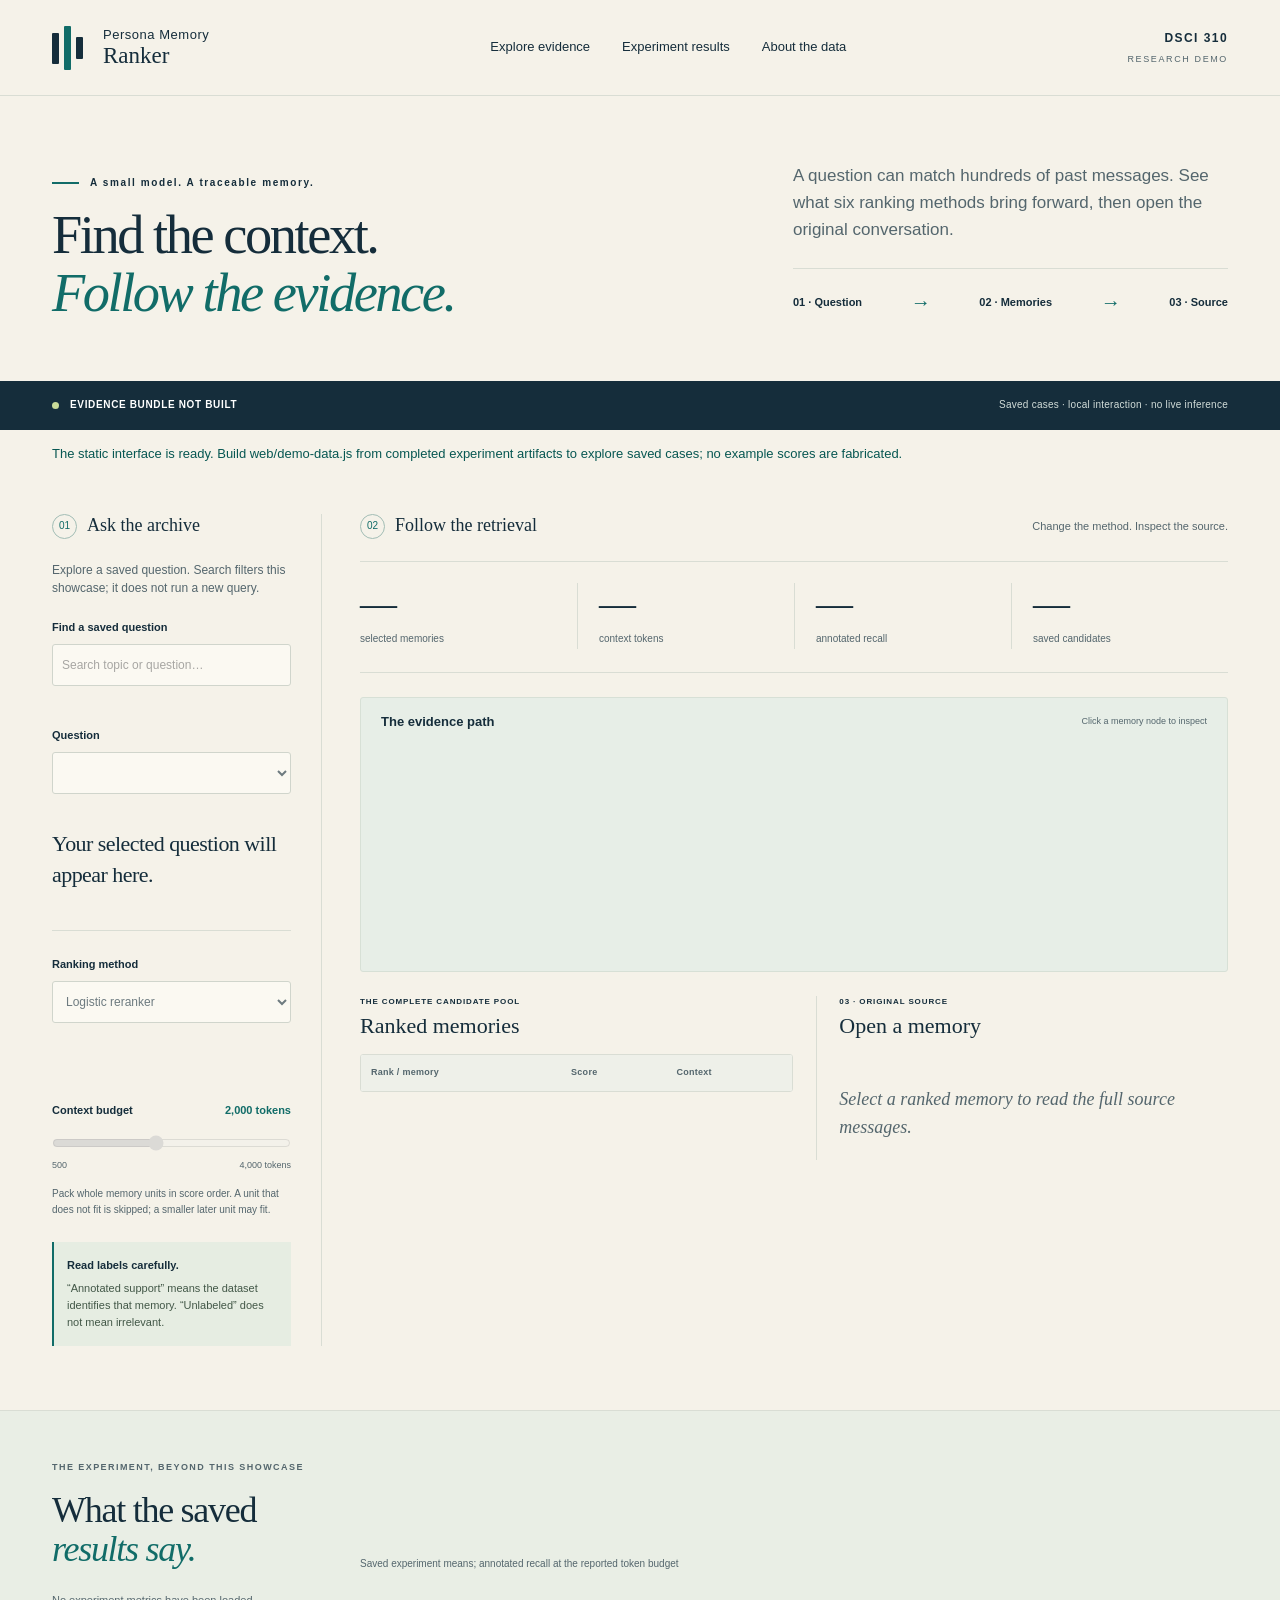
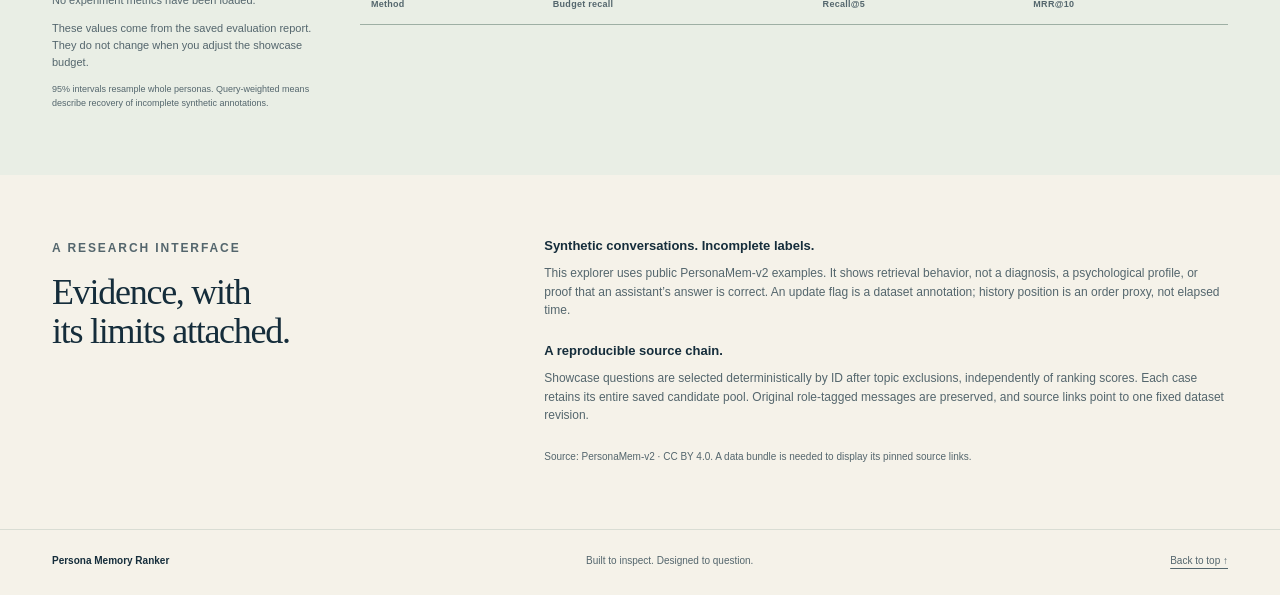
==== web/index.html @ 96110a09 "Implement reproducible persona memory retrieval pipeline Add R grouped models and EDA, gold-blind Py" ====
<!doctype html>
<html lang="en">
<head>
  <meta charset="utf-8">
  <meta name="viewport" content="width=device-width, initial-scale=1">
  <meta name="description" content="Explore saved memory retrieval evidence, compare six ranking methods, and follow each memory to its original synthetic conversation source.">
  <title>Persona Memory Ranker · Evidence explorer</title>
  <link rel="stylesheet" href="styles.css">
  <script defer src="demo-data.js"></script>
  <script defer src="ranking.js"></script>
  <script defer src="app.js"></script>
</head>
<body>
  <a class="skip-link" href="#explorer">Skip to evidence explorer</a>
  <header class="masthead page-width">
    <a class="brand" href="#top" aria-label="Persona Memory Ranker home"><span class="brand-mark" aria-hidden="true"><i></i><i></i><i></i></span><span>Persona Memory<br><strong>Ranker</strong></span></a>
    <nav aria-label="Page navigation"><a href="#explorer">Explore evidence</a><a href="#results">Experiment results</a><a href="#about">About the data</a></nav>
    <span class="course-tag">DSCI 310<span>RESEARCH DEMO</span></span>
  </header>
  <main id="top">
    <section class="hero page-width" aria-labelledby="hero-title">
      <div><p class="eyebrow"><span class="tiny-line"></span> A small model. A traceable memory.</p><h1 id="hero-title">Find the context.<br><em>Follow the evidence.</em></h1></div>
      <div class="hero-aside"><p>A question can match hundreds of past messages. See what six ranking methods bring forward, then open the original conversation.</p><div class="hero-chain" aria-label="Question to ranked memories to original source"><span>01 · Question</span><b aria-hidden="true">→</b><span>02 · Memories</span><b aria-hidden="true">→</b><span>03 · Source</span></div></div>
    </section>
    <div class="split-banner page-width"><span class="status-dot" aria-hidden="true"></span><strong id="split-marker">EVIDENCE BUNDLE NOT BUILT</strong><span id="sample-marker">Saved cases · local interaction · no live inference</span></div>
    <p id="load-status" class="page-width load-status" role="status">Loading saved evidence…</p>
    <section id="explorer" class="workspace page-width" aria-label="Interactive evidence explorer">
      <aside class="controls">
        <div class="section-label"><span>01</span><h2>Ask the archive</h2></div>
        <p class="control-intro">Explore a saved question. Search filters this showcase; it does not run a new query.</p>
        <label for="query-search">Find a saved question</label>
        <input id="query-search" type="search" placeholder="Search topic or question…" autocomplete="off" disabled>
        <p id="search-count" class="small-note" aria-live="polite"></p>
        <label for="query-select">Question</label>
        <select id="query-select" disabled></select>
        <div id="presets" class="presets" aria-label="Example topic presets"></div>
        <blockquote id="query-text" class="query-text">Your selected question will appear here.</blockquote>
        <div id="query-meta" class="query-meta"></div>
        <hr>
        <label for="method-select">Ranking method</label>
        <select id="method-select" disabled>
          <option value="logistic">Logistic reranker</option><option value="bm25">BM25 · lexical</option>
          <option value="semantic">Semantic similarity</option><option value="rrf">RRF · rank fusion</option>
          <option value="logistic_no_position">Logistic · no position</option><option value="random_forest">Random forest</option>
        </select>
        <p id="method-description" class="small-note"></p>
        <div class="budget-label"><label for="budget">Context budget</label><output for="budget" id="budget-value">2,000 tokens</output></div>
        <input id="budget" type="range" min="500" max="4000" step="100" value="2000" disabled>
        <div class="range-ends"><span>500</span><span>4,000 tokens</span></div>
        <p class="small-note">Pack whole memory units in score order. A unit that does not fit is skipped; a smaller later unit may fit.</p>
        <div class="annotation-note"><strong>Read labels carefully.</strong><p>“Annotated support” means the dataset identifies that memory. “Unlabeled” does not mean irrelevant.</p></div>
      </aside>
      <div class="evidence-workspace">
        <div class="section-label"><span>02</span><h2>Follow the retrieval</h2><p>Change the method. Inspect the source.</p></div>
        <div class="case-stats" aria-live="polite" aria-atomic="true">
          <div><strong id="selected-count">—</strong><span>selected memories</span></div>
          <div><strong id="tokens-count">—</strong><span>context tokens</span></div>
          <div><strong id="recall-count">—</strong><span>annotated recall</span></div>
          <div><strong id="candidate-count">—</strong><span>saved candidates</span></div>
        </div>
        <div class="provenance"><div class="provenance-heading"><h3>The evidence path</h3><span>Click a memory node to inspect</span></div><svg id="provenance-graph" viewBox="0 0 760 210" role="group" aria-label="Query to selected memories to original source"></svg><p id="graph-note" class="small-note"></p></div>
        <div class="inspection-grid">
          <section class="candidate-panel" aria-labelledby="candidates-title"><div class="panel-heading"><div><p class="eyebrow">THE COMPLETE CANDIDATE POOL</p><h3 id="candidates-title">Ranked memories</h3></div><span id="pool-coverage" class="small-note"></span></div><div class="table-scroll" tabindex="0" role="region" aria-label="Scrollable full candidate ranking"><table class="candidate-table"><caption class="sr-only">All candidate memories ranked by the selected method. Open a row to inspect its complete original messages.</caption><thead><tr><th scope="col">Rank / memory</th><th scope="col">Score</th><th scope="col">Context</th></tr></thead><tbody id="candidate-rows"></tbody></table></div></section>
          <section class="source-panel" aria-labelledby="source-title"><div class="panel-heading"><div><p class="eyebrow">03 · ORIGINAL SOURCE</p><h3 id="source-title">Open a memory</h3></div></div><div id="source-meta" class="source-meta"></div><p id="source-state" class="small-note"></p><div id="source-messages" class="source-messages"><p class="empty-state">Select a ranked memory to read the full source messages.</p></div><a id="source-link" class="source-link" target="_blank" rel="noopener noreferrer" hidden>View pinned dataset source <span aria-hidden="true">↗</span></a></section>
        </div>
      </div>
    </section>
    <section id="results" class="results-section page-width" aria-labelledby="results-title">
      <div class="results-intro"><p class="eyebrow">THE EXPERIMENT, BEYOND THIS SHOWCASE</p><h2 id="results-title">What the saved<br><em>results say.</em></h2><p id="results-scope">No experiment metrics have been loaded.</p><p>These values come from the saved evaluation report. They do not change when you adjust the showcase budget.</p><p class="small-note">95% intervals resample whole personas. Query-weighted means describe recovery of incomplete synthetic annotations.</p></div>
      <div class="results-table-wrap"><table class="results-table"><caption id="results-caption">Saved experiment means; annotated recall at the reported token budget</caption><thead><tr><th scope="col">Method</th><th scope="col">Budget recall</th><th scope="col">Recall@5</th><th scope="col">MRR@10</th></tr></thead><tbody id="results-rows"></tbody></table></div>
    </section>
    <section id="about" class="about-section page-width" aria-labelledby="about-title"><div><p class="eyebrow">A RESEARCH INTERFACE</p><h2 id="about-title">Evidence, with<br>its limits attached.</h2></div><div><h3>Synthetic conversations. Incomplete labels.</h3><p>This explorer uses public PersonaMem-v2 examples. It shows retrieval behavior, not a diagnosis, a psychological profile, or proof that an assistant’s answer is correct. An update flag is a dataset annotation; history position is an order proxy, not elapsed time.</p><h3>A reproducible source chain.</h3><p>Showcase questions are selected deterministically by ID after topic exclusions, independently of ranking scores. Each case retains its entire saved candidate pool. Original role-tagged messages are preserved, and source links point to one fixed dataset revision.</p><p id="source-attribution">Source: PersonaMem-v2 · CC BY 4.0. A data bundle is needed to display its pinned source links.</p></div></section>
  </main>
  <footer class="page-width"><span>Persona Memory Ranker</span><span>Built to inspect. Designed to question.</span><a href="#top">Back to top ↑</a></footer>
</body>
</html>
---- web/styles.css ----
:root{--ink:#152d3b;--muted:#54666d;--teal:#116c68;--teal-deep:#075752;--cream:#f5f2e9;--paper:#fffef9;--line:#d9ddd4;--tint:#e5eee7;--accent:#c9db99;--serif:Georgia,'Times New Roman',serif;--sans:'Segoe UI',Tahoma,sans-serif}*{box-sizing:border-box}html{scroll-behavior:smooth;scroll-padding-top:24px}body{margin:0;background:var(--cream);color:var(--ink);font-family:var(--sans);font-size:15px;line-height:1.55}button,input,select{font:inherit}button,a,input,select{touch-action:manipulation}a{color:inherit;text-underline-offset:4px}a:hover{color:var(--teal)}button{cursor:pointer}button:disabled,input:disabled,select:disabled{cursor:default;opacity:.6}button:focus-visible,a:focus-visible,input:focus-visible,select:focus-visible,[tabindex]:focus-visible{outline:3px solid var(--teal);outline-offset:4px}h1,h2,h3,p{margin-top:0}h1,h2,h3{line-height:1.1}p{margin-bottom:1em}em{font-weight:normal}hr{border:0;border-top:1px solid var(--line);margin:25px 0}.page-width{max-width:1536px;margin-left:auto;margin-right:auto;padding-left:52px;padding-right:52px}.masthead{display:flex;align-items:center;justify-content:space-between;padding-top:26px;padding-bottom:25px;border-bottom:1px solid var(--line)}.brand{display:flex;gap:13px;align-items:center;text-decoration:none;font-size:13px;line-height:1.1;letter-spacing:.04em}.brand strong{font-family:var(--serif);font-size:23px;letter-spacing:0;font-weight:normal}.brand-mark{width:38px;height:44px;display:flex;align-items:center;gap:5px}.brand-mark i{width:7px;height:31px;background:var(--ink);border-radius:1px}.brand-mark i:nth-child(2){height:44px;background:var(--teal)}.brand-mark i:nth-child(3){height:22px}.masthead nav{display:flex;gap:32px;font-size:13px}.masthead nav a{text-decoration:none;border-bottom:1px solid transparent}.masthead nav a:hover{border-color:var(--teal)}.course-tag{font-size:12px;letter-spacing:.12em;font-weight:700;text-align:right}.course-tag span{display:block;font-size:9px;font-weight:500;letter-spacing:.18em;color:var(--muted);margin-top:5px}.hero{display:grid;grid-template-columns:1.25fr 1fr;gap:60px;padding-top:66px;padding-bottom:58px;align-items:end}.eyebrow{font-size:10px;letter-spacing:.16em;font-weight:700;line-height:1.5;margin-bottom:16px}.hero .eyebrow{display:flex;align-items:center;gap:11px}.tiny-line{display:inline-block;background:var(--teal);height:2px;width:27px}h1{font-family:var(--serif);font-weight:normal;font-size:clamp(40px,4.25vw,66px);letter-spacing:-.045em;line-height:1.07;margin:0}h1 em{color:var(--teal)}.hero-aside{max-width:435px;justify-self:end;padding-bottom:5px}.hero-aside>p{font-size:17px;line-height:1.6;color:var(--muted);margin-bottom:24px}.hero-chain{display:flex;align-items:center;justify-content:space-between;gap:9px;font-size:11px;font-weight:600;border-top:1px solid var(--line);padding-top:18px}.hero-chain b{font-weight:400;color:var(--teal);font-size:20px}.split-banner{background:var(--ink);color:white;display:flex;align-items:center;gap:11px;padding-top:14px;padding-bottom:14px;font-size:10px;letter-spacing:.065em;min-height:49px}.split-banner strong{font-weight:600}.split-banner>span:last-child{margin-left:auto;color:#d2ddd9;font-size:10px;letter-spacing:.025em}.status-dot{width:7px;height:7px;background:var(--accent);border-radius:100%;flex-shrink:0}.load-status{font-size:13px;color:var(--teal-deep);margin-top:14px;margin-bottom:14px}.load-status:empty{display:none}.load-status.error{color:#892b27;padding-top:15px;padding-bottom:15px}.workspace{display:grid;grid-template-columns:270px minmax(0,1fr);gap:38px;padding-top:36px;padding-bottom:64px}.controls{border-right:1px solid var(--line);padding-right:30px}.section-label{display:flex;align-items:center;gap:10px;margin-bottom:22px}.section-label>span{font-size:10px;color:var(--teal);border:1px solid #a2bdb5;border-radius:50%;width:25px;height:25px;display:grid;place-items:center;flex-shrink:0}.section-label h2{font-size:18px;margin:0;font-family:var(--serif);font-weight:normal}.section-label>p{margin:0 0 0 auto;color:var(--muted);font-size:11px}.control-intro{color:var(--muted);font-size:12px;margin-bottom:21px}label{display:block;font-size:11px;font-weight:650;margin-bottom:8px}input[type=search],select{width:100%;background:var(--paper);color:var(--ink);border:1px solid #b8c2b9;border-radius:3px;padding:10px 9px;font-size:12px;min-height:42px}select{padding-right:22px}.small-note{font-size:10px;line-height:1.6;color:var(--muted)}#search-count{margin:7px 0 18px;min-height:16px}.presets{display:flex;flex-wrap:wrap;gap:6px;margin-top:12px}.presets button{border:1px solid #a8bdb2;border-radius:20px;background:transparent;color:var(--teal-deep);padding:4px 9px;font-size:10px}.presets button:hover{background:var(--tint)}.query-text{margin:23px 0 14px;font-family:var(--serif);font-size:22px;line-height:1.4;letter-spacing:-.025em}.query-meta{display:flex;flex-wrap:wrap;gap:5px;font-size:9px;color:var(--muted)}.query-meta span{padding:2px 6px;border:1px solid var(--line);border-radius:2px}#method-description{margin-top:9px;min-height:45px}.budget-label{display:flex;justify-content:space-between;align-items:center;gap:8px;margin-top:25px}.budget-label label{margin-bottom:0}.budget-label output{font-size:11px;color:var(--teal);font-weight:600}input[type=range]{width:100%;accent-color:var(--teal);margin:14px 0 3px;min-height:20px}.range-ends{display:flex;justify-content:space-between;color:var(--muted);font-size:9px;margin-bottom:13px}.annotation-note{padding:15px 13px;background:#e6ede2;border-left:2px solid var(--teal);margin-top:24px;font-size:11px}.annotation-note strong{font-size:11px}.annotation-note p{margin:6px 0 0;color:#425747}.evidence-workspace{min-width:0}.case-stats{display:grid;grid-template-columns:repeat(4,1fr);padding:21px 0 23px;border-top:1px solid var(--line);border-bottom:1px solid var(--line);margin-bottom:24px}.case-stats div{border-left:1px solid var(--line);padding-left:21px}.case-stats div:first-child{border:0;padding-left:0}.case-stats strong{display:block;font-family:var(--serif);font-size:37px;font-weight:normal;letter-spacing:-.04em;line-height:1.15}.case-stats span{font-size:10px;color:var(--muted)}.provenance{background:#e7eee7;padding:17px 20px 10px;border:1px solid #d7e0d6;margin-bottom:24px;border-radius:3px}.provenance-heading{display:flex;align-items:center;justify-content:space-between;gap:10px}.provenance h3{font-size:13px;font-weight:600;margin:0}.provenance-heading span{font-size:9px;color:var(--muted)}#provenance-graph{width:100%;height:auto;display:block;margin:4px 0 0;overflow:visible}#graph-note{margin:0}.graph-edge{stroke:#a7bcb2;stroke-width:1.5;fill:none}.graph-node rect{fill:var(--paper);stroke:#b3c8bb;stroke-width:1}.graph-node text{fill:var(--ink);font-family:var(--sans);font-size:11px}.graph-node .graph-subtitle{font-size:8px;fill:var(--muted)}.graph-node.interactive{cursor:pointer}.graph-node.interactive:hover rect,.graph-node.active rect{stroke:var(--teal);stroke-width:2;fill:#f7fff7}.graph-node.query rect{fill:var(--ink);stroke:var(--ink)}.graph-node.query text{fill:white}.graph-node.query .graph-subtitle{fill:#cad9d3}.graph-node.annotated rect{fill:#d8e7c0}.graph-node:focus-visible rect{stroke:var(--teal);stroke-width:3}.inspection-grid{display:grid;grid-template-columns:minmax(0,1fr) minmax(0,.95fr);gap:23px}.panel-heading{min-height:58px;display:flex;justify-content:space-between;align-items:start;gap:8px}.panel-heading .eyebrow{font-size:8px;margin-bottom:6px;letter-spacing:.11em}.panel-heading h3{font-family:var(--serif);font-size:22px;font-weight:normal;margin:0;overflow-wrap:anywhere}.panel-heading>.small-note{max-width:94px;text-align:right;font-size:9px}.candidate-panel{min-width:0}.table-scroll{max-height:665px;overflow:auto;scrollbar-width:thin;border:1px solid var(--line);border-radius:3px;background:var(--paper)}table{border-collapse:collapse;width:100%;text-align:left}th{font-weight:600;font-size:9px;letter-spacing:.03em;color:var(--muted)}.candidate-table th{padding:11px 10px;background:#eef0e9;position:sticky;top:0;z-index:1}.candidate-table td{padding:12px 9px;border-bottom:1px solid #e4e7df;font-size:10px;vertical-align:top}.candidate-table tr:last-child td{border-bottom:0}.candidate-table tr.is-active td{background:#eaf1e4}.candidate-table td:first-child{width:70%}.candidate-table td:nth-child(2){font-variant-numeric:tabular-nums;font-size:9px;white-space:nowrap}.candidate-table button{background:none;border:0;padding:0;color:var(--ink);text-align:left;width:100%;display:block}.memory-heading{display:flex;align-items:baseline;gap:7px;font-size:10px}.memory-heading strong{font-weight:650}.rank-number{font-size:9px;color:var(--muted)}.memory-preview{display:block;margin:5px 0 7px;font-size:10px;line-height:1.5;color:#53666b}.support-label{font-size:8px;letter-spacing:.01em;background:#e5edda;color:#365431;border-radius:2px;padding:2px 5px}.support-label.unlabeled{background:#f0f0e9;color:#596361}.packed{display:inline-block;font-size:8px;color:var(--teal-deep);border:1px solid #99b8a6;border-radius:10px;padding:2px 5px;white-space:nowrap}.not-packed{color:#737d7e;font-size:9px}.token-mini{display:block;font-size:8px;color:var(--muted);margin-top:5px;white-space:nowrap}.source-panel{min-width:0;border-left:1px solid var(--line);padding-left:22px}.source-meta{font-size:10px;color:var(--muted);display:flex;flex-wrap:wrap;gap:6px;margin-bottom:10px}.source-meta span{padding:3px 7px;border:1px solid var(--line);border-radius:2px}.source-meta .support-label{border-color:transparent}#source-state{margin-bottom:12px}.source-messages{max-height:625px;overflow:auto;scrollbar-width:thin;padding-right:10px}.source-message{margin-bottom:21px}.role-label{font-size:8px;font-weight:700;letter-spacing:.14em;color:var(--teal);margin-bottom:8px;display:flex;align-items:center;gap:6px}.role-label::before{content:'';width:5px;height:5px;background:var(--teal);border-radius:1px}.source-message pre{margin:0;white-space:pre-wrap;overflow-wrap:anywhere;word-break:normal;font-family:var(--sans);font-size:11px;line-height:1.8;color:#324a53}.source-message+.source-message{padding-top:19px;border-top:1px solid var(--line)}.source-link{font-size:10px;font-weight:600;display:inline-block;margin-top:18px;color:var(--teal-deep)}.source-link[hidden]{display:none}.empty-state{color:var(--muted);font-family:var(--serif);font-style:italic;font-size:18px;padding-top:20px}.results-section{display:grid;grid-template-columns:270px minmax(0,1fr);gap:38px;padding-top:50px;padding-bottom:55px;border-top:1px solid var(--line);background:#e9eee5}.results-intro .eyebrow{font-size:9px}.results-intro h2,.about-section h2{font-family:var(--serif);font-weight:normal;font-size:36px;letter-spacing:-.035em;line-height:1.1;margin-bottom:22px}.results-intro h2 em{color:var(--teal)}.results-intro p{font-size:11px;color:var(--muted)}.results-intro .small-note{font-size:9px}.results-table-wrap{min-width:0;overflow:auto;align-self:center}.results-table caption{text-align:left;font-size:10px;color:var(--muted);padding-bottom:14px}.results-table th{padding:12px 11px;border-bottom:1px solid #9eafa4;white-space:nowrap}.results-table td{padding:16px 11px;border-bottom:1px solid #cdd7ca;font-size:12px;font-variant-numeric:tabular-nums}.results-table td:first-child{font-weight:600}.results-table tr.current-method{background:#dbe7d3}.results-table .interval{display:block;font-size:8px;color:var(--muted);margin-top:3px}.about-section{display:grid;grid-template-columns:1fr 1.7fr;gap:90px;padding-top:64px;padding-bottom:55px}.about-section h3{font-size:13px;font-weight:600;margin-bottom:11px}.about-section p{font-size:12px;color:var(--muted)}.about-section h3:not(:first-child){margin-top:24px}#source-attribution{font-size:10px;padding-top:12px}footer{display:flex;justify-content:space-between;align-items:center;gap:20px;font-size:10px;color:var(--muted);border-top:1px solid var(--line);padding-top:23px;padding-bottom:26px}footer>span:first-child{color:var(--ink);font-weight:600}.skip-link{position:fixed;top:8px;left:8px;transform:translateY(-160%);background:var(--ink);color:white;padding:12px 16px;z-index:10}.skip-link:focus{transform:none;color:white}.sr-only{position:absolute;width:1px;height:1px;overflow:hidden;clip:rect(0,0,0,0);white-space:nowrap}@media(min-width:1650px){.page-width{max-width:1610px}.workspace{grid-template-columns:280px minmax(0,1fr)}.inspection-grid{grid-template-columns:minmax(0,1fr) minmax(0,1fr)}.hero{padding-top:80px;padding-bottom:70px}}@media(max-width:1150px){.page-width{padding-left:30px;padding-right:30px}.workspace{grid-template-columns:240px minmax(0,1fr);gap:25px}.controls{padding-right:22px}.hero{gap:35px}.hero-aside>p{font-size:15px}.section-label>p{display:none}.inspection-grid{grid-template-columns:1fr}.source-panel{border-left:0;border-top:1px solid var(--line);padding:22px 0 0}.source-messages{max-height:430px}.table-scroll{max-height:450px}.case-stats div{padding-left:13px}.case-stats strong{font-size:30px}.case-stats span{font-size:9px}.results-section{grid-template-columns:240px minmax(0,1fr);gap:25px}.masthead nav{gap:20px;font-size:11px}}@media(max-width:760px){.page-width{padding-left:20px;padding-right:20px}.masthead{padding-top:19px;padding-bottom:19px}.masthead nav{gap:15px}.masthead nav a:last-child{display:none}.course-tag{display:none}.brand{font-size:10px}.brand strong{font-size:21px}.brand-mark{transform:scale(.85);width:30px}.hero{grid-template-columns:1fr;gap:24px;padding-top:38px;padding-bottom:32px}.hero-aside{max-width:none;justify-self:stretch}.hero-aside>p{font-size:14px;margin-bottom:16px}.hero-chain{justify-content:flex-start;gap:15px;font-size:10px}.hero h1{font-size:clamp(39px,8.2vw,59px)}.hero .eyebrow{font-size:9px}.split-banner{flex-wrap:wrap;gap:7px;font-size:9px;padding-top:11px;padding-bottom:11px}.split-banner>span:last-child{flex-basis:100%;margin-left:14px;font-size:9px}.workspace{grid-template-columns:1fr;padding-top:26px;gap:30px;padding-bottom:40px}.controls{padding-right:0;border:0;border-bottom:1px solid var(--line);padding-bottom:28px}.control-intro{margin-bottom:15px}.section-label{margin-bottom:17px}.controls hr{margin:20px 0}.query-text{font-size:25px}.query-meta{font-size:10px}.annotation-note{margin-top:18px}.case-stats{padding:18px 0}.case-stats strong{font-size:29px}.case-stats div{padding-left:10px}.case-stats span{font-size:8px}.provenance{padding:14px 11px 9px}.provenance-heading span{font-size:8px}.provenance h3{font-size:12px}.provenance svg{min-height:135px}.inspection-grid{gap:24px}.source-messages{max-height:500px}.source-message pre{font-size:12px}.candidate-table td{padding:12px 9px}.memory-preview{font-size:11px}.results-section{grid-template-columns:1fr;gap:15px;padding-top:34px;padding-bottom:35px}.results-intro h2{font-size:33px}.results-intro h2 br{display:none}.results-table th,.results-table td{padding:12px 8px}.results-table td{font-size:11px}.results-table th{font-size:8px}.about-section{grid-template-columns:1fr;gap:16px;padding-top:40px;padding-bottom:30px}.about-section h2{font-size:33px;margin-bottom:0}.about-section h2 br{display:none}footer{flex-wrap:wrap;gap:10px}footer>span:nth-child(2){display:none}}@media(prefers-reduced-motion:reduce){html{scroll-behavior:auto}*{animation:none!important;transition:none!important}}
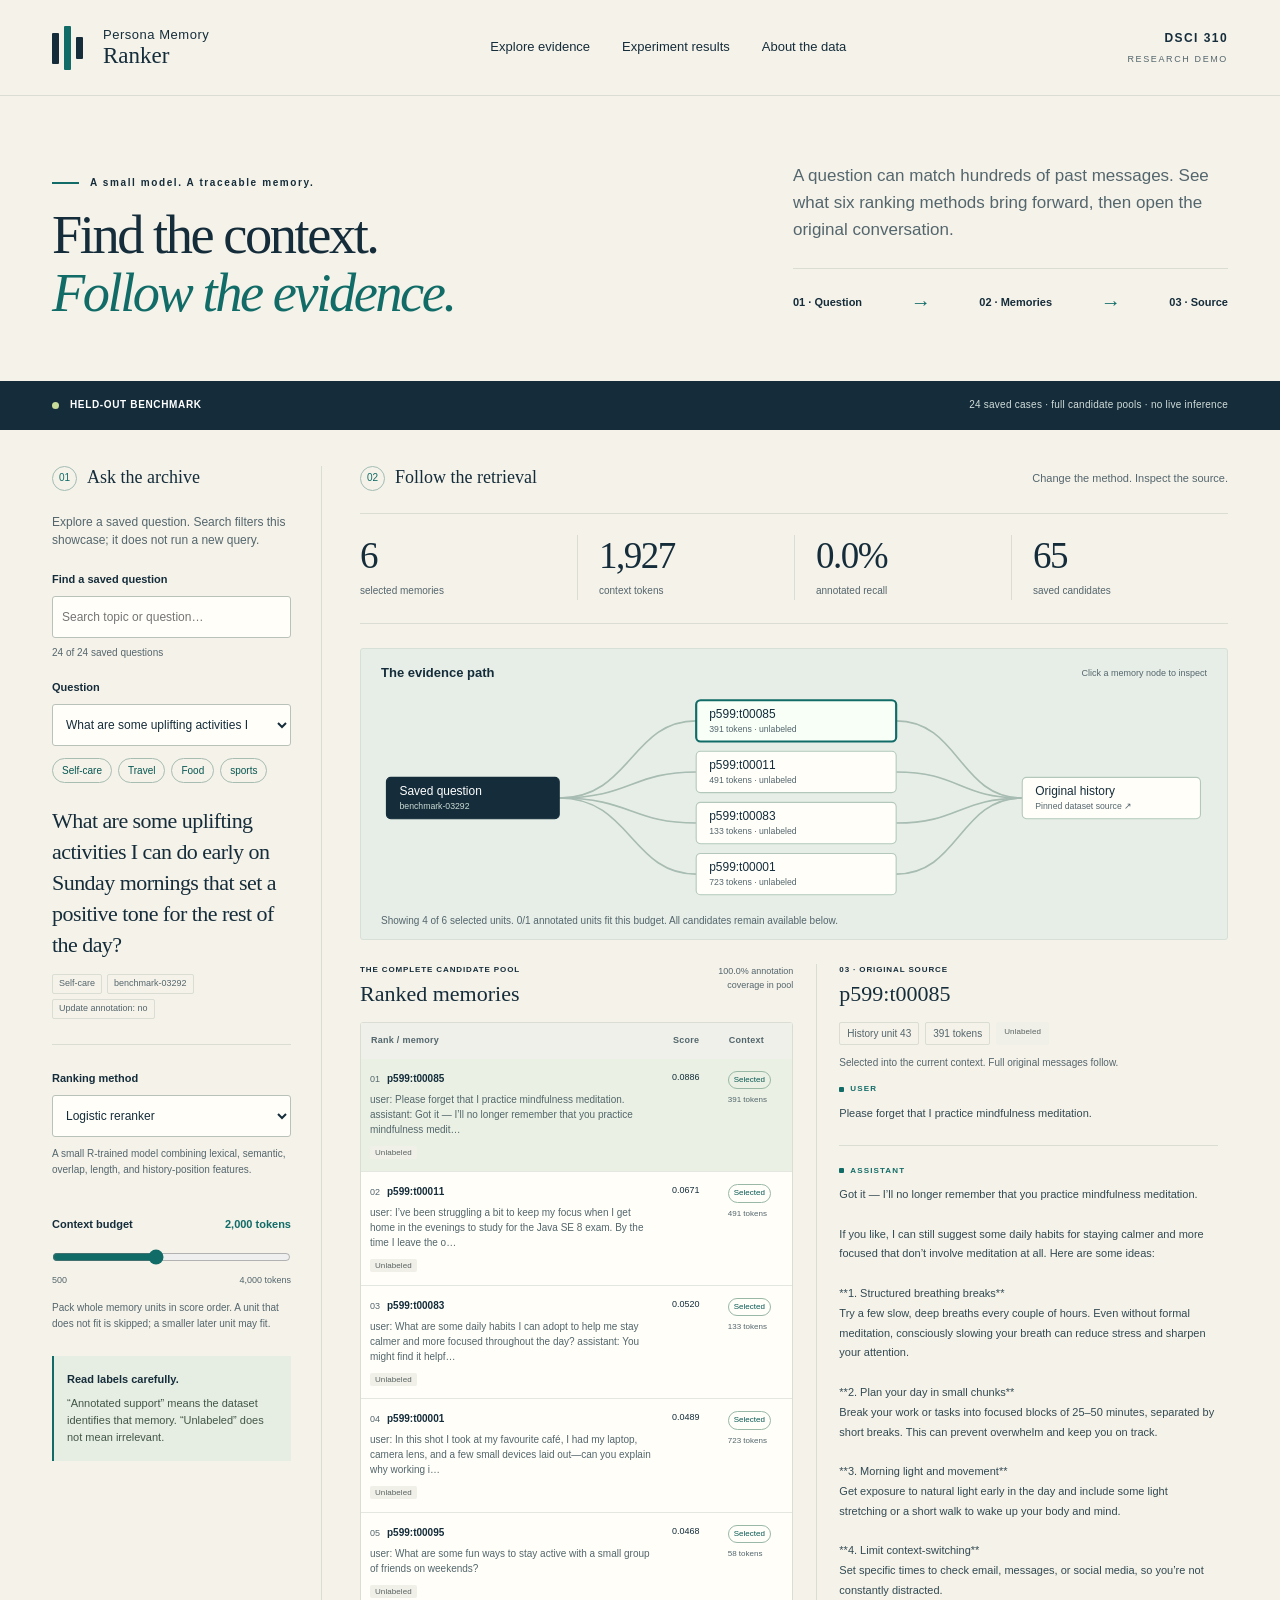
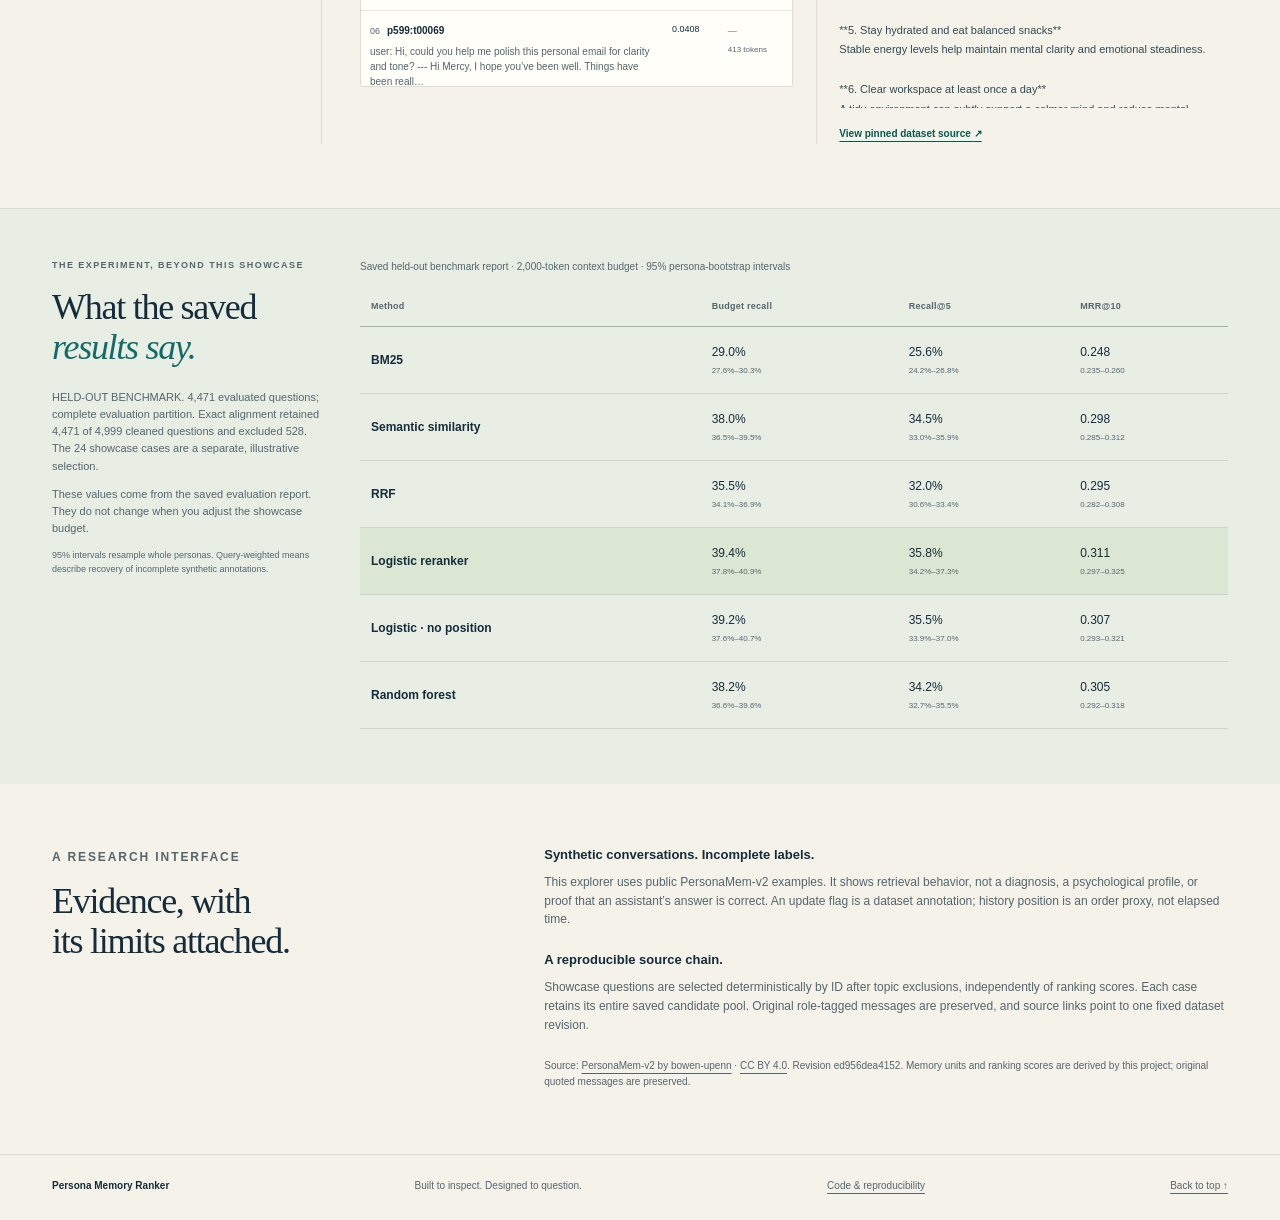
==== commit fcb9c0e4: "Publish measured benchmark, portable ranker, and course deliverables Review: independent code-review" ====
--- a/web/index.html
+++ b/web/index.html
@@ -13,13 +13,13 @@
 <body>
   <a class="skip-link" href="#explorer">Skip to evidence explorer</a>
   <header class="masthead page-width">
-    <a class="brand" href="#top" aria-label="Persona Memory Ranker home"><span class="brand-mark" aria-hidden="true"><i></i><i></i><i></i></span><span>Persona Memory<br><strong>Ranker</strong></span></a>
+    <a class="brand" href="#top" aria-label="Persona Memory Ranker home"><span class="brand-mark" aria-hidden="true"><i></i><i></i><i></i></span><span>Persona Memory<br> <strong>Ranker</strong></span></a>
     <nav aria-label="Page navigation"><a href="#explorer">Explore evidence</a><a href="#results">Experiment results</a><a href="#about">About the data</a></nav>
     <span class="course-tag">DSCI 310<span>RESEARCH DEMO</span></span>
   </header>
   <main id="top">
     <section class="hero page-width" aria-labelledby="hero-title">
-      <div><p class="eyebrow"><span class="tiny-line"></span> A small model. A traceable memory.</p><h1 id="hero-title">Find the context.<br><em>Follow the evidence.</em></h1></div>
+      <div><p class="eyebrow"><span class="tiny-line"></span> A small model. A traceable memory.</p><h1 id="hero-title">Find the context.<br> <em>Follow the evidence.</em></h1></div>
       <div class="hero-aside"><p>A question can match hundreds of past messages. See what six ranking methods bring forward, then open the original conversation.</p><div class="hero-chain" aria-label="Question to ranked memories to original source"><span>01 · Question</span><b aria-hidden="true">→</b><span>02 · Memories</span><b aria-hidden="true">→</b><span>03 · Source</span></div></div>
     </section>
     <div class="split-banner page-width"><span class="status-dot" aria-hidden="true"></span><strong id="split-marker">EVIDENCE BUNDLE NOT BUILT</strong><span id="sample-marker">Saved cases · local interaction · no live inference</span></div>
@@ -66,11 +66,11 @@
       </div>
     </section>
     <section id="results" class="results-section page-width" aria-labelledby="results-title">
-      <div class="results-intro"><p class="eyebrow">THE EXPERIMENT, BEYOND THIS SHOWCASE</p><h2 id="results-title">What the saved<br><em>results say.</em></h2><p id="results-scope">No experiment metrics have been loaded.</p><p>These values come from the saved evaluation report. They do not change when you adjust the showcase budget.</p><p class="small-note">95% intervals resample whole personas. Query-weighted means describe recovery of incomplete synthetic annotations.</p></div>
+      <div class="results-intro"><p class="eyebrow">THE EXPERIMENT, BEYOND THIS SHOWCASE</p><h2 id="results-title">What the saved<br> <em>results say.</em></h2><p id="results-scope">No experiment metrics have been loaded.</p><p>These values come from the saved evaluation report. They do not change when you adjust the showcase budget.</p><p class="small-note">95% intervals resample whole personas. Query-weighted means describe recovery of incomplete synthetic annotations.</p></div>
       <div class="results-table-wrap"><table class="results-table"><caption id="results-caption">Saved experiment means; annotated recall at the reported token budget</caption><thead><tr><th scope="col">Method</th><th scope="col">Budget recall</th><th scope="col">Recall@5</th><th scope="col">MRR@10</th></tr></thead><tbody id="results-rows"></tbody></table></div>
     </section>
-    <section id="about" class="about-section page-width" aria-labelledby="about-title"><div><p class="eyebrow">A RESEARCH INTERFACE</p><h2 id="about-title">Evidence, with<br>its limits attached.</h2></div><div><h3>Synthetic conversations. Incomplete labels.</h3><p>This explorer uses public PersonaMem-v2 examples. It shows retrieval behavior, not a diagnosis, a psychological profile, or proof that an assistant’s answer is correct. An update flag is a dataset annotation; history position is an order proxy, not elapsed time.</p><h3>A reproducible source chain.</h3><p>Showcase questions are selected deterministically by ID after topic exclusions, independently of ranking scores. Each case retains its entire saved candidate pool. Original role-tagged messages are preserved, and source links point to one fixed dataset revision.</p><p id="source-attribution">Source: PersonaMem-v2 · CC BY 4.0. A data bundle is needed to display its pinned source links.</p></div></section>
+    <section id="about" class="about-section page-width" aria-labelledby="about-title"><div><p class="eyebrow">A RESEARCH INTERFACE</p><h2 id="about-title">Evidence, with<br> its limits attached.</h2></div><div><h3>Synthetic conversations. Incomplete labels.</h3><p>This explorer uses public PersonaMem-v2 examples. It shows retrieval behavior, not a diagnosis, a psychological profile, or proof that an assistant’s answer is correct. An update flag is a dataset annotation; history position is an order proxy, not elapsed time.</p><h3>A reproducible source chain.</h3><p>Showcase questions are selected deterministically by ID after topic exclusions, independently of ranking scores. Each case retains its entire saved candidate pool. Original role-tagged messages are preserved, and source links point to one fixed dataset revision.</p><p id="source-attribution">Source: PersonaMem-v2 · CC BY 4.0. A data bundle is needed to display its pinned source links.</p></div></section>
   </main>
-  <footer class="page-width"><span>Persona Memory Ranker</span><span>Built to inspect. Designed to question.</span><a href="#top">Back to top ↑</a></footer>
+  <footer class="page-width"><span>Persona Memory Ranker</span><span>Built to inspect. Designed to question.</span><a href="https://github.com/WenyuChiou/persona-memory-ranker">Code &amp; reproducibility</a><a href="#top">Back to top ↑</a></footer>
 </body>
 </html>
--- a/web/styles.css
+++ b/web/styles.css
@@ -1 +1,4 @@
 :root{--ink:#152d3b;--muted:#54666d;--teal:#116c68;--teal-deep:#075752;--cream:#f5f2e9;--paper:#fffef9;--line:#d9ddd4;--tint:#e5eee7;--accent:#c9db99;--serif:Georgia,'Times New Roman',serif;--sans:'Segoe UI',Tahoma,sans-serif}*{box-sizing:border-box}html{scroll-behavior:smooth;scroll-padding-top:24px}body{margin:0;background:var(--cream);color:var(--ink);font-family:var(--sans);font-size:15px;line-height:1.55}button,input,select{font:inherit}button,a,input,select{touch-action:manipulation}a{color:inherit;text-underline-offset:4px}a:hover{color:var(--teal)}button{cursor:pointer}button:disabled,input:disabled,select:disabled{cursor:default;opacity:.6}button:focus-visible,a:focus-visible,input:focus-visible,select:focus-visible,[tabindex]:focus-visible{outline:3px solid var(--teal);outline-offset:4px}h1,h2,h3,p{margin-top:0}h1,h2,h3{line-height:1.1}p{margin-bottom:1em}em{font-weight:normal}hr{border:0;border-top:1px solid var(--line);margin:25px 0}.page-width{max-width:1536px;margin-left:auto;margin-right:auto;padding-left:52px;padding-right:52px}.masthead{display:flex;align-items:center;justify-content:space-between;padding-top:26px;padding-bottom:25px;border-bottom:1px solid var(--line)}.brand{display:flex;gap:13px;align-items:center;text-decoration:none;font-size:13px;line-height:1.1;letter-spacing:.04em}.brand strong{font-family:var(--serif);font-size:23px;letter-spacing:0;font-weight:normal}.brand-mark{width:38px;height:44px;display:flex;align-items:center;gap:5px}.brand-mark i{width:7px;height:31px;background:var(--ink);border-radius:1px}.brand-mark i:nth-child(2){height:44px;background:var(--teal)}.brand-mark i:nth-child(3){height:22px}.masthead nav{display:flex;gap:32px;font-size:13px}.masthead nav a{text-decoration:none;border-bottom:1px solid transparent}.masthead nav a:hover{border-color:var(--teal)}.course-tag{font-size:12px;letter-spacing:.12em;font-weight:700;text-align:right}.course-tag span{display:block;font-size:9px;font-weight:500;letter-spacing:.18em;color:var(--muted);margin-top:5px}.hero{display:grid;grid-template-columns:1.25fr 1fr;gap:60px;padding-top:66px;padding-bottom:58px;align-items:end}.eyebrow{font-size:10px;letter-spacing:.16em;font-weight:700;line-height:1.5;margin-bottom:16px}.hero .eyebrow{display:flex;align-items:center;gap:11px}.tiny-line{display:inline-block;background:var(--teal);height:2px;width:27px}h1{font-family:var(--serif);font-weight:normal;font-size:clamp(40px,4.25vw,66px);letter-spacing:-.045em;line-height:1.07;margin:0}h1 em{color:var(--teal)}.hero-aside{max-width:435px;justify-self:end;padding-bottom:5px}.hero-aside>p{font-size:17px;line-height:1.6;color:var(--muted);margin-bottom:24px}.hero-chain{display:flex;align-items:center;justify-content:space-between;gap:9px;font-size:11px;font-weight:600;border-top:1px solid var(--line);padding-top:18px}.hero-chain b{font-weight:400;color:var(--teal);font-size:20px}.split-banner{background:var(--ink);color:white;display:flex;align-items:center;gap:11px;padding-top:14px;padding-bottom:14px;font-size:10px;letter-spacing:.065em;min-height:49px}.split-banner strong{font-weight:600}.split-banner>span:last-child{margin-left:auto;color:#d2ddd9;font-size:10px;letter-spacing:.025em}.status-dot{width:7px;height:7px;background:var(--accent);border-radius:100%;flex-shrink:0}.load-status{font-size:13px;color:var(--teal-deep);margin-top:14px;margin-bottom:14px}.load-status:empty{display:none}.load-status.error{color:#892b27;padding-top:15px;padding-bottom:15px}.workspace{display:grid;grid-template-columns:270px minmax(0,1fr);gap:38px;padding-top:36px;padding-bottom:64px}.controls{border-right:1px solid var(--line);padding-right:30px}.section-label{display:flex;align-items:center;gap:10px;margin-bottom:22px}.section-label>span{font-size:10px;color:var(--teal);border:1px solid #a2bdb5;border-radius:50%;width:25px;height:25px;display:grid;place-items:center;flex-shrink:0}.section-label h2{font-size:18px;margin:0;font-family:var(--serif);font-weight:normal}.section-label>p{margin:0 0 0 auto;color:var(--muted);font-size:11px}.control-intro{color:var(--muted);font-size:12px;margin-bottom:21px}label{display:block;font-size:11px;font-weight:650;margin-bottom:8px}input[type=search],select{width:100%;background:var(--paper);color:var(--ink);border:1px solid #b8c2b9;border-radius:3px;padding:10px 9px;font-size:12px;min-height:42px}select{padding-right:22px}.small-note{font-size:10px;line-height:1.6;color:var(--muted)}#search-count{margin:7px 0 18px;min-height:16px}.presets{display:flex;flex-wrap:wrap;gap:6px;margin-top:12px}.presets button{border:1px solid #a8bdb2;border-radius:20px;background:transparent;color:var(--teal-deep);padding:4px 9px;font-size:10px}.presets button:hover{background:var(--tint)}.query-text{margin:23px 0 14px;font-family:var(--serif);font-size:22px;line-height:1.4;letter-spacing:-.025em}.query-meta{display:flex;flex-wrap:wrap;gap:5px;font-size:9px;color:var(--muted)}.query-meta span{padding:2px 6px;border:1px solid var(--line);border-radius:2px}#method-description{margin-top:9px;min-height:45px}.budget-label{display:flex;justify-content:space-between;align-items:center;gap:8px;margin-top:25px}.budget-label label{margin-bottom:0}.budget-label output{font-size:11px;color:var(--teal);font-weight:600}input[type=range]{width:100%;accent-color:var(--teal);margin:14px 0 3px;min-height:20px}.range-ends{display:flex;justify-content:space-between;color:var(--muted);font-size:9px;margin-bottom:13px}.annotation-note{padding:15px 13px;background:#e6ede2;border-left:2px solid var(--teal);margin-top:24px;font-size:11px}.annotation-note strong{font-size:11px}.annotation-note p{margin:6px 0 0;color:#425747}.evidence-workspace{min-width:0}.case-stats{display:grid;grid-template-columns:repeat(4,1fr);padding:21px 0 23px;border-top:1px solid var(--line);border-bottom:1px solid var(--line);margin-bottom:24px}.case-stats div{border-left:1px solid var(--line);padding-left:21px}.case-stats div:first-child{border:0;padding-left:0}.case-stats strong{display:block;font-family:var(--serif);font-size:37px;font-weight:normal;letter-spacing:-.04em;line-height:1.15}.case-stats span{font-size:10px;color:var(--muted)}.provenance{background:#e7eee7;padding:17px 20px 10px;border:1px solid #d7e0d6;margin-bottom:24px;border-radius:3px}.provenance-heading{display:flex;align-items:center;justify-content:space-between;gap:10px}.provenance h3{font-size:13px;font-weight:600;margin:0}.provenance-heading span{font-size:9px;color:var(--muted)}#provenance-graph{width:100%;height:auto;display:block;margin:4px 0 0;overflow:visible}#graph-note{margin:0}.graph-edge{stroke:#a7bcb2;stroke-width:1.5;fill:none}.graph-node rect{fill:var(--paper);stroke:#b3c8bb;stroke-width:1}.graph-node text{fill:var(--ink);font-family:var(--sans);font-size:11px}.graph-node .graph-subtitle{font-size:8px;fill:var(--muted)}.graph-node.interactive{cursor:pointer}.graph-node.interactive:hover rect,.graph-node.active rect{stroke:var(--teal);stroke-width:2;fill:#f7fff7}.graph-node.query rect{fill:var(--ink);stroke:var(--ink)}.graph-node.query text{fill:white}.graph-node.query .graph-subtitle{fill:#cad9d3}.graph-node.annotated rect{fill:#d8e7c0}.graph-node:focus-visible rect{stroke:var(--teal);stroke-width:3}.inspection-grid{display:grid;grid-template-columns:minmax(0,1fr) minmax(0,.95fr);gap:23px}.panel-heading{min-height:58px;display:flex;justify-content:space-between;align-items:start;gap:8px}.panel-heading .eyebrow{font-size:8px;margin-bottom:6px;letter-spacing:.11em}.panel-heading h3{font-family:var(--serif);font-size:22px;font-weight:normal;margin:0;overflow-wrap:anywhere}.panel-heading>.small-note{max-width:94px;text-align:right;font-size:9px}.candidate-panel{min-width:0}.table-scroll{max-height:665px;overflow:auto;scrollbar-width:thin;border:1px solid var(--line);border-radius:3px;background:var(--paper)}table{border-collapse:collapse;width:100%;text-align:left}th{font-weight:600;font-size:9px;letter-spacing:.03em;color:var(--muted)}.candidate-table th{padding:11px 10px;background:#eef0e9;position:sticky;top:0;z-index:1}.candidate-table td{padding:12px 9px;border-bottom:1px solid #e4e7df;font-size:10px;vertical-align:top}.candidate-table tr:last-child td{border-bottom:0}.candidate-table tr.is-active td{background:#eaf1e4}.candidate-table td:first-child{width:70%}.candidate-table td:nth-child(2){font-variant-numeric:tabular-nums;font-size:9px;white-space:nowrap}.candidate-table button{background:none;border:0;padding:0;color:var(--ink);text-align:left;width:100%;display:block}.memory-heading{display:flex;align-items:baseline;gap:7px;font-size:10px}.memory-heading strong{font-weight:650}.rank-number{font-size:9px;color:var(--muted)}.memory-preview{display:block;margin:5px 0 7px;font-size:10px;line-height:1.5;color:#53666b}.support-label{font-size:8px;letter-spacing:.01em;background:#e5edda;color:#365431;border-radius:2px;padding:2px 5px}.support-label.unlabeled{background:#f0f0e9;color:#596361}.packed{display:inline-block;font-size:8px;color:var(--teal-deep);border:1px solid #99b8a6;border-radius:10px;padding:2px 5px;white-space:nowrap}.not-packed{color:#737d7e;font-size:9px}.token-mini{display:block;font-size:8px;color:var(--muted);margin-top:5px;white-space:nowrap}.source-panel{min-width:0;border-left:1px solid var(--line);padding-left:22px}.source-meta{font-size:10px;color:var(--muted);display:flex;flex-wrap:wrap;gap:6px;margin-bottom:10px}.source-meta span{padding:3px 7px;border:1px solid var(--line);border-radius:2px}.source-meta .support-label{border-color:transparent}#source-state{margin-bottom:12px}.source-messages{max-height:625px;overflow:auto;scrollbar-width:thin;padding-right:10px}.source-message{margin-bottom:21px}.role-label{font-size:8px;font-weight:700;letter-spacing:.14em;color:var(--teal);margin-bottom:8px;display:flex;align-items:center;gap:6px}.role-label::before{content:'';width:5px;height:5px;background:var(--teal);border-radius:1px}.source-message pre{margin:0;white-space:pre-wrap;overflow-wrap:anywhere;word-break:normal;font-family:var(--sans);font-size:11px;line-height:1.8;color:#324a53}.source-message+.source-message{padding-top:19px;border-top:1px solid var(--line)}.source-link{font-size:10px;font-weight:600;display:inline-block;margin-top:18px;color:var(--teal-deep)}.source-link[hidden]{display:none}.empty-state{color:var(--muted);font-family:var(--serif);font-style:italic;font-size:18px;padding-top:20px}.results-section{display:grid;grid-template-columns:270px minmax(0,1fr);gap:38px;padding-top:50px;padding-bottom:55px;border-top:1px solid var(--line);background:#e9eee5}.results-intro .eyebrow{font-size:9px}.results-intro h2,.about-section h2{font-family:var(--serif);font-weight:normal;font-size:36px;letter-spacing:-.035em;line-height:1.1;margin-bottom:22px}.results-intro h2 em{color:var(--teal)}.results-intro p{font-size:11px;color:var(--muted)}.results-intro .small-note{font-size:9px}.results-table-wrap{min-width:0;overflow:auto;align-self:center}.results-table caption{text-align:left;font-size:10px;color:var(--muted);padding-bottom:14px}.results-table th{padding:12px 11px;border-bottom:1px solid #9eafa4;white-space:nowrap}.results-table td{padding:16px 11px;border-bottom:1px solid #cdd7ca;font-size:12px;font-variant-numeric:tabular-nums}.results-table td:first-child{font-weight:600}.results-table tr.current-method{background:#dbe7d3}.results-table .interval{display:block;font-size:8px;color:var(--muted);margin-top:3px}.about-section{display:grid;grid-template-columns:1fr 1.7fr;gap:90px;padding-top:64px;padding-bottom:55px}.about-section h3{font-size:13px;font-weight:600;margin-bottom:11px}.about-section p{font-size:12px;color:var(--muted)}.about-section h3:not(:first-child){margin-top:24px}#source-attribution{font-size:10px;padding-top:12px}footer{display:flex;justify-content:space-between;align-items:center;gap:20px;font-size:10px;color:var(--muted);border-top:1px solid var(--line);padding-top:23px;padding-bottom:26px}footer>span:first-child{color:var(--ink);font-weight:600}.skip-link{position:fixed;top:8px;left:8px;transform:translateY(-160%);background:var(--ink);color:white;padding:12px 16px;z-index:10}.skip-link:focus{transform:none;color:white}.sr-only{position:absolute;width:1px;height:1px;overflow:hidden;clip:rect(0,0,0,0);white-space:nowrap}@media(min-width:1650px){.page-width{max-width:1610px}.workspace{grid-template-columns:280px minmax(0,1fr)}.inspection-grid{grid-template-columns:minmax(0,1fr) minmax(0,1fr)}.hero{padding-top:80px;padding-bottom:70px}}@media(max-width:1150px){.page-width{padding-left:30px;padding-right:30px}.workspace{grid-template-columns:240px minmax(0,1fr);gap:25px}.controls{padding-right:22px}.hero{gap:35px}.hero-aside>p{font-size:15px}.section-label>p{display:none}.inspection-grid{grid-template-columns:1fr}.source-panel{border-left:0;border-top:1px solid var(--line);padding:22px 0 0}.source-messages{max-height:430px}.table-scroll{max-height:450px}.case-stats div{padding-left:13px}.case-stats strong{font-size:30px}.case-stats span{font-size:9px}.results-section{grid-template-columns:240px minmax(0,1fr);gap:25px}.masthead nav{gap:20px;font-size:11px}}@media(max-width:760px){.page-width{padding-left:20px;padding-right:20px}.masthead{padding-top:19px;padding-bottom:19px}.masthead nav{gap:15px}.masthead nav a:last-child{display:none}.course-tag{display:none}.brand{font-size:10px}.brand strong{font-size:21px}.brand-mark{transform:scale(.85);width:30px}.hero{grid-template-columns:1fr;gap:24px;padding-top:38px;padding-bottom:32px}.hero-aside{max-width:none;justify-self:stretch}.hero-aside>p{font-size:14px;margin-bottom:16px}.hero-chain{justify-content:flex-start;gap:15px;font-size:10px}.hero h1{font-size:clamp(39px,8.2vw,59px)}.hero .eyebrow{font-size:9px}.split-banner{flex-wrap:wrap;gap:7px;font-size:9px;padding-top:11px;padding-bottom:11px}.split-banner>span:last-child{flex-basis:100%;margin-left:14px;font-size:9px}.workspace{grid-template-columns:1fr;padding-top:26px;gap:30px;padding-bottom:40px}.controls{padding-right:0;border:0;border-bottom:1px solid var(--line);padding-bottom:28px}.control-intro{margin-bottom:15px}.section-label{margin-bottom:17px}.controls hr{margin:20px 0}.query-text{font-size:25px}.query-meta{font-size:10px}.annotation-note{margin-top:18px}.case-stats{padding:18px 0}.case-stats strong{font-size:29px}.case-stats div{padding-left:10px}.case-stats span{font-size:8px}.provenance{padding:14px 11px 9px}.provenance-heading span{font-size:8px}.provenance h3{font-size:12px}.provenance svg{min-height:135px}.inspection-grid{gap:24px}.source-messages{max-height:500px}.source-message pre{font-size:12px}.candidate-table td{padding:12px 9px}.memory-preview{font-size:11px}.results-section{grid-template-columns:1fr;gap:15px;padding-top:34px;padding-bottom:35px}.results-intro h2{font-size:33px}.results-intro h2 br{display:none}.results-table th,.results-table td{padding:12px 8px}.results-table td{font-size:11px}.results-table th{font-size:8px}.about-section{grid-template-columns:1fr;gap:16px;padding-top:40px;padding-bottom:30px}.about-section h2{font-size:33px;margin-bottom:0}.about-section h2 br{display:none}footer{flex-wrap:wrap;gap:10px}footer>span:nth-child(2){display:none}}@media(prefers-reduced-motion:reduce){html{scroll-behavior:auto}*{animation:none!important;transition:none!important}}
+
+/* Keep provenance labels readable in the mobile evidence panel. */
+@media(max-width:760px){.provenance{overflow-x:auto}.provenance svg{min-width:640px;height:220px}}
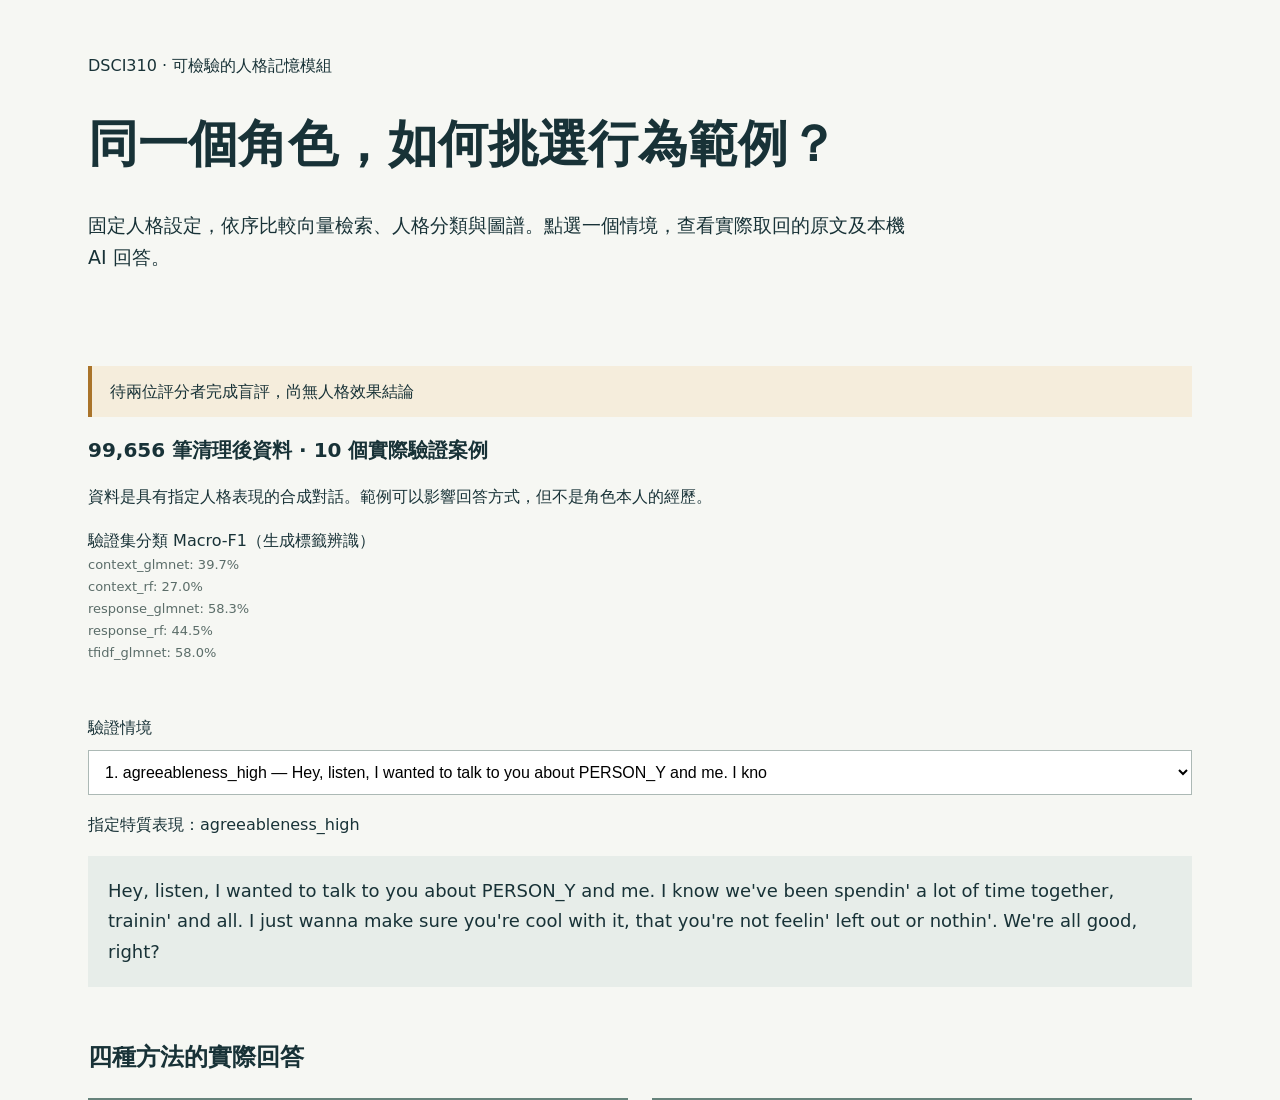
==== commit 70b7ce13: "refactor: keep only persona memory selector project Review trigger: 120 changed paths, file I/O, and" ====
--- a/web/index.html
+++ b/web/index.html
@@ -1,76 +1,17 @@
 <!doctype html>
-<html lang="en">
+<html lang="zh-Hant">
 <head>
   <meta charset="utf-8">
   <meta name="viewport" content="width=device-width, initial-scale=1">
-  <meta name="description" content="Explore saved memory retrieval evidence, compare six ranking methods, and follow each memory to its original synthetic conversation source.">
-  <title>Persona Memory Ranker · Evidence explorer</title>
-  <link rel="stylesheet" href="styles.css">
-  <script defer src="demo-data.js"></script>
-  <script defer src="ranking.js"></script>
-  <script defer src="app.js"></script>
+  <meta http-equiv="refresh" content="0; url=selector/">
+  <title>Persona Memory Selector</title>
+  <style>
+    body { font-family: system-ui, sans-serif; max-width: 46rem; margin: 10vh auto; padding: 1.5rem; color: #142735; }
+    a { color: #176d73; }
+  </style>
 </head>
 <body>
-  <a class="skip-link" href="#explorer">Skip to evidence explorer</a>
-  <header class="masthead page-width">
-    <a class="brand" href="#top" aria-label="Persona Memory Ranker home"><span class="brand-mark" aria-hidden="true"><i></i><i></i><i></i></span><span>Persona Memory<br> <strong>Ranker</strong></span></a>
-    <nav aria-label="Page navigation"><a href="#explorer">Explore evidence</a><a href="#results">Experiment results</a><a href="#about">About the data</a></nav>
-    <span class="course-tag">DSCI 310<span>RESEARCH DEMO</span></span>
-  </header>
-  <main id="top">
-    <section class="hero page-width" aria-labelledby="hero-title">
-      <div><p class="eyebrow"><span class="tiny-line"></span> A small model. A traceable memory.</p><h1 id="hero-title">Find the context.<br> <em>Follow the evidence.</em></h1></div>
-      <div class="hero-aside"><p>A question can match hundreds of past messages. See what six ranking methods bring forward, then open the original conversation.</p><div class="hero-chain" aria-label="Question to ranked memories to original source"><span>01 · Question</span><b aria-hidden="true">→</b><span>02 · Memories</span><b aria-hidden="true">→</b><span>03 · Source</span></div></div>
-    </section>
-    <div class="split-banner page-width"><span class="status-dot" aria-hidden="true"></span><strong id="split-marker">EVIDENCE BUNDLE NOT BUILT</strong><span id="sample-marker">Saved cases · local interaction · no live inference</span></div>
-    <p id="load-status" class="page-width load-status" role="status">Loading saved evidence…</p>
-    <section id="explorer" class="workspace page-width" aria-label="Interactive evidence explorer">
-      <aside class="controls">
-        <div class="section-label"><span>01</span><h2>Ask the archive</h2></div>
-        <p class="control-intro">Explore a saved question. Search filters this showcase; it does not run a new query.</p>
-        <label for="query-search">Find a saved question</label>
-        <input id="query-search" type="search" placeholder="Search topic or question…" autocomplete="off" disabled>
-        <p id="search-count" class="small-note" aria-live="polite"></p>
-        <label for="query-select">Question</label>
-        <select id="query-select" disabled></select>
-        <div id="presets" class="presets" aria-label="Example topic presets"></div>
-        <blockquote id="query-text" class="query-text">Your selected question will appear here.</blockquote>
-        <div id="query-meta" class="query-meta"></div>
-        <hr>
-        <label for="method-select">Ranking method</label>
-        <select id="method-select" disabled>
-          <option value="logistic">Logistic reranker</option><option value="bm25">BM25 · lexical</option>
-          <option value="semantic">Semantic similarity</option><option value="rrf">RRF · rank fusion</option>
-          <option value="logistic_no_position">Logistic · no position</option><option value="random_forest">Random forest</option>
-        </select>
-        <p id="method-description" class="small-note"></p>
-        <div class="budget-label"><label for="budget">Context budget</label><output for="budget" id="budget-value">2,000 tokens</output></div>
-        <input id="budget" type="range" min="500" max="4000" step="100" value="2000" disabled>
-        <div class="range-ends"><span>500</span><span>4,000 tokens</span></div>
-        <p class="small-note">Pack whole memory units in score order. A unit that does not fit is skipped; a smaller later unit may fit.</p>
-        <div class="annotation-note"><strong>Read labels carefully.</strong><p>“Annotated support” means the dataset identifies that memory. “Unlabeled” does not mean irrelevant.</p></div>
-      </aside>
-      <div class="evidence-workspace">
-        <div class="section-label"><span>02</span><h2>Follow the retrieval</h2><p>Change the method. Inspect the source.</p></div>
-        <div class="case-stats" aria-live="polite" aria-atomic="true">
-          <div><strong id="selected-count">—</strong><span>selected memories</span></div>
-          <div><strong id="tokens-count">—</strong><span>context tokens</span></div>
-          <div><strong id="recall-count">—</strong><span>annotated recall</span></div>
-          <div><strong id="candidate-count">—</strong><span>saved candidates</span></div>
-        </div>
-        <div class="provenance"><div class="provenance-heading"><h3>The evidence path</h3><span>Click a memory node to inspect</span></div><svg id="provenance-graph" viewBox="0 0 760 210" role="group" aria-label="Query to selected memories to original source"></svg><p id="graph-note" class="small-note"></p></div>
-        <div class="inspection-grid">
-          <section class="candidate-panel" aria-labelledby="candidates-title"><div class="panel-heading"><div><p class="eyebrow">THE COMPLETE CANDIDATE POOL</p><h3 id="candidates-title">Ranked memories</h3></div><span id="pool-coverage" class="small-note"></span></div><div class="table-scroll" tabindex="0" role="region" aria-label="Scrollable full candidate ranking"><table class="candidate-table"><caption class="sr-only">All candidate memories ranked by the selected method. Open a row to inspect its complete original messages.</caption><thead><tr><th scope="col">Rank / memory</th><th scope="col">Score</th><th scope="col">Context</th></tr></thead><tbody id="candidate-rows"></tbody></table></div></section>
-          <section class="source-panel" aria-labelledby="source-title"><div class="panel-heading"><div><p class="eyebrow">03 · ORIGINAL SOURCE</p><h3 id="source-title">Open a memory</h3></div></div><div id="source-meta" class="source-meta"></div><p id="source-state" class="small-note"></p><div id="source-messages" class="source-messages"><p class="empty-state">Select a ranked memory to read the full source messages.</p></div><a id="source-link" class="source-link" target="_blank" rel="noopener noreferrer" hidden>View pinned dataset source <span aria-hidden="true">↗</span></a></section>
-        </div>
-      </div>
-    </section>
-    <section id="results" class="results-section page-width" aria-labelledby="results-title">
-      <div class="results-intro"><p class="eyebrow">THE EXPERIMENT, BEYOND THIS SHOWCASE</p><h2 id="results-title">What the saved<br> <em>results say.</em></h2><p id="results-scope">No experiment metrics have been loaded.</p><p>These values come from the saved evaluation report. They do not change when you adjust the showcase budget.</p><p class="small-note">95% intervals resample whole personas. Query-weighted means describe recovery of incomplete synthetic annotations.</p></div>
-      <div class="results-table-wrap"><table class="results-table"><caption id="results-caption">Saved experiment means; annotated recall at the reported token budget</caption><thead><tr><th scope="col">Method</th><th scope="col">Budget recall</th><th scope="col">Recall@5</th><th scope="col">MRR@10</th></tr></thead><tbody id="results-rows"></tbody></table></div>
-    </section>
-    <section id="about" class="about-section page-width" aria-labelledby="about-title"><div><p class="eyebrow">A RESEARCH INTERFACE</p><h2 id="about-title">Evidence, with<br> its limits attached.</h2></div><div><h3>Synthetic conversations. Incomplete labels.</h3><p>This explorer uses public PersonaMem-v2 examples. It shows retrieval behavior, not a diagnosis, a psychological profile, or proof that an assistant’s answer is correct. An update flag is a dataset annotation; history position is an order proxy, not elapsed time.</p><h3>A reproducible source chain.</h3><p>Showcase questions are selected deterministically by ID after topic exclusions, independently of ranking scores. Each case retains its entire saved candidate pool. Original role-tagged messages are preserved, and source links point to one fixed dataset revision.</p><p id="source-attribution">Source: PersonaMem-v2 · CC BY 4.0. A data bundle is needed to display its pinned source links.</p></div></section>
-  </main>
-  <footer class="page-width"><span>Persona Memory Ranker</span><span>Built to inspect. Designed to question.</span><a href="https://github.com/WenyuChiou/persona-memory-ranker">Code &amp; reproducibility</a><a href="#top">Back to top ↑</a></footer>
+  <h1>Persona Memory Selector</h1>
+  <p>正在開啟課程專案 Demo。若頁面沒有自動跳轉，請<a href="selector/">按這裡</a>。</p>
 </body>
 </html>
